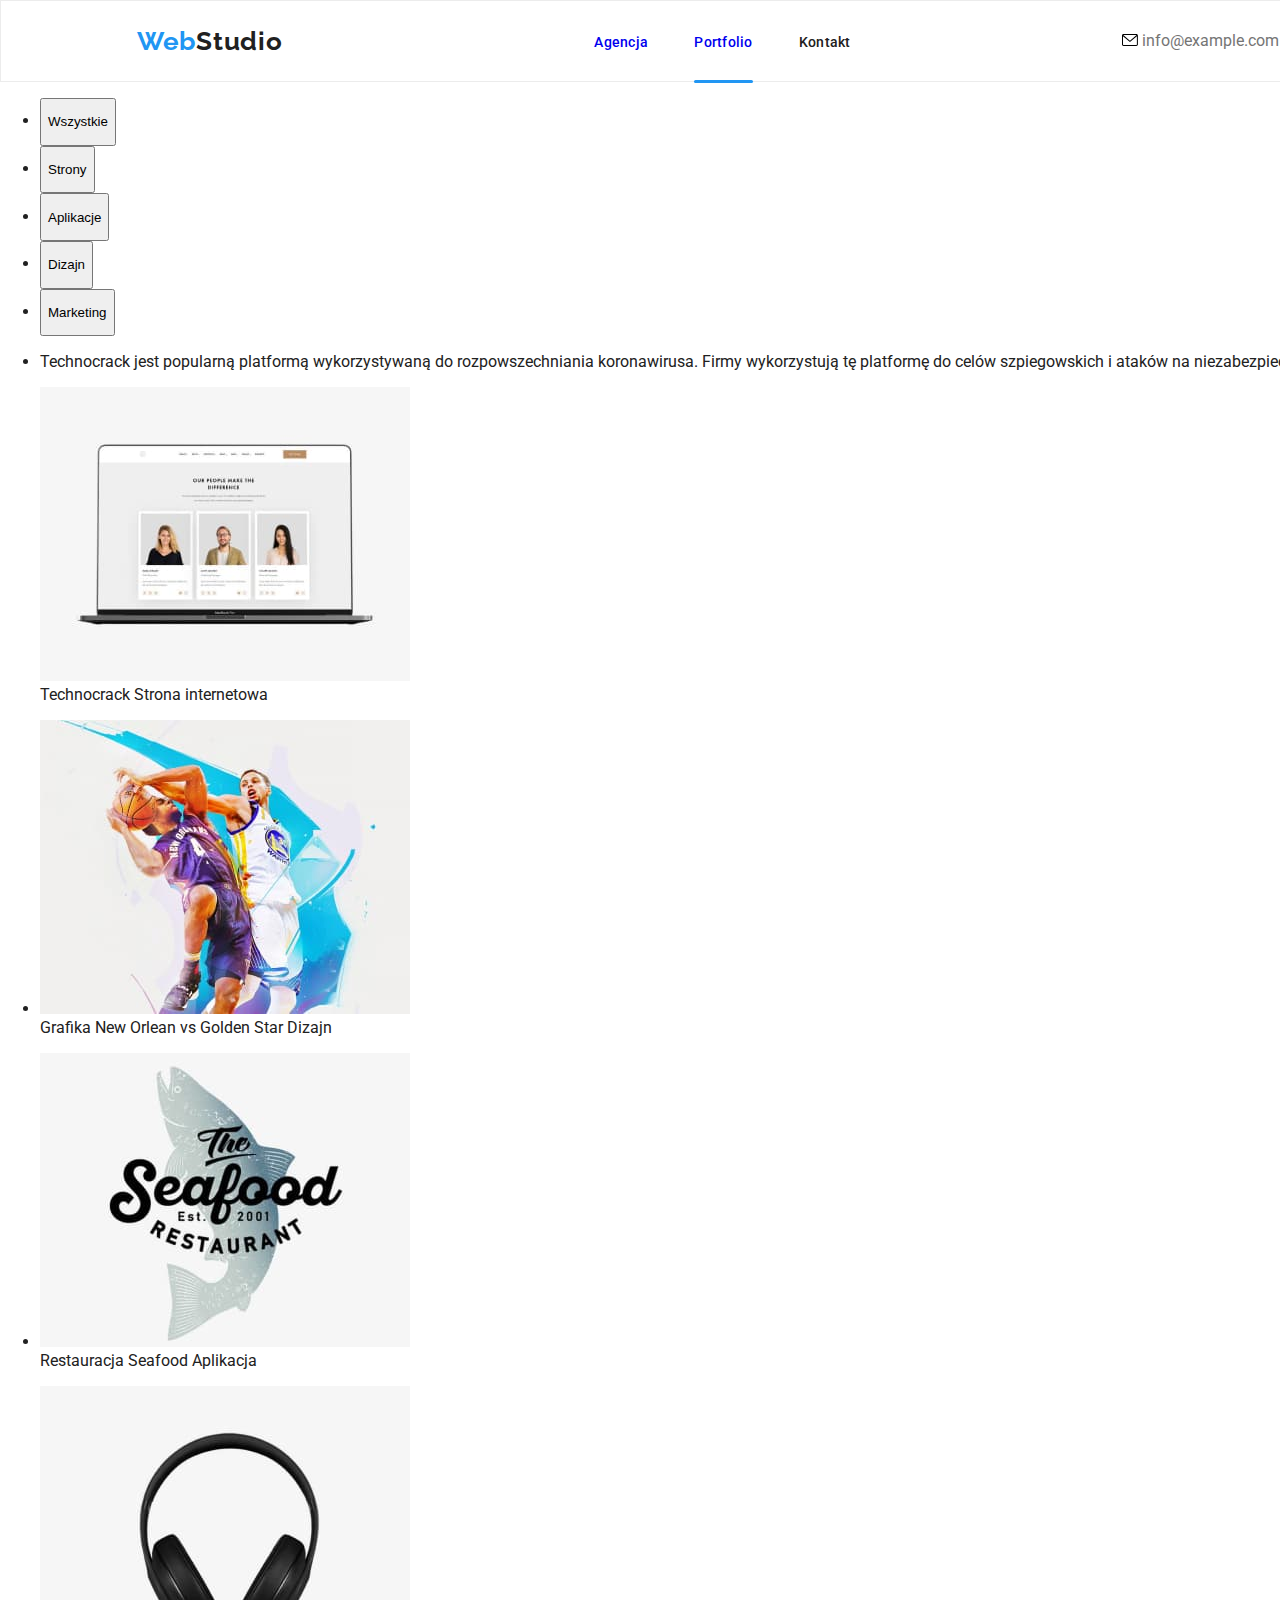
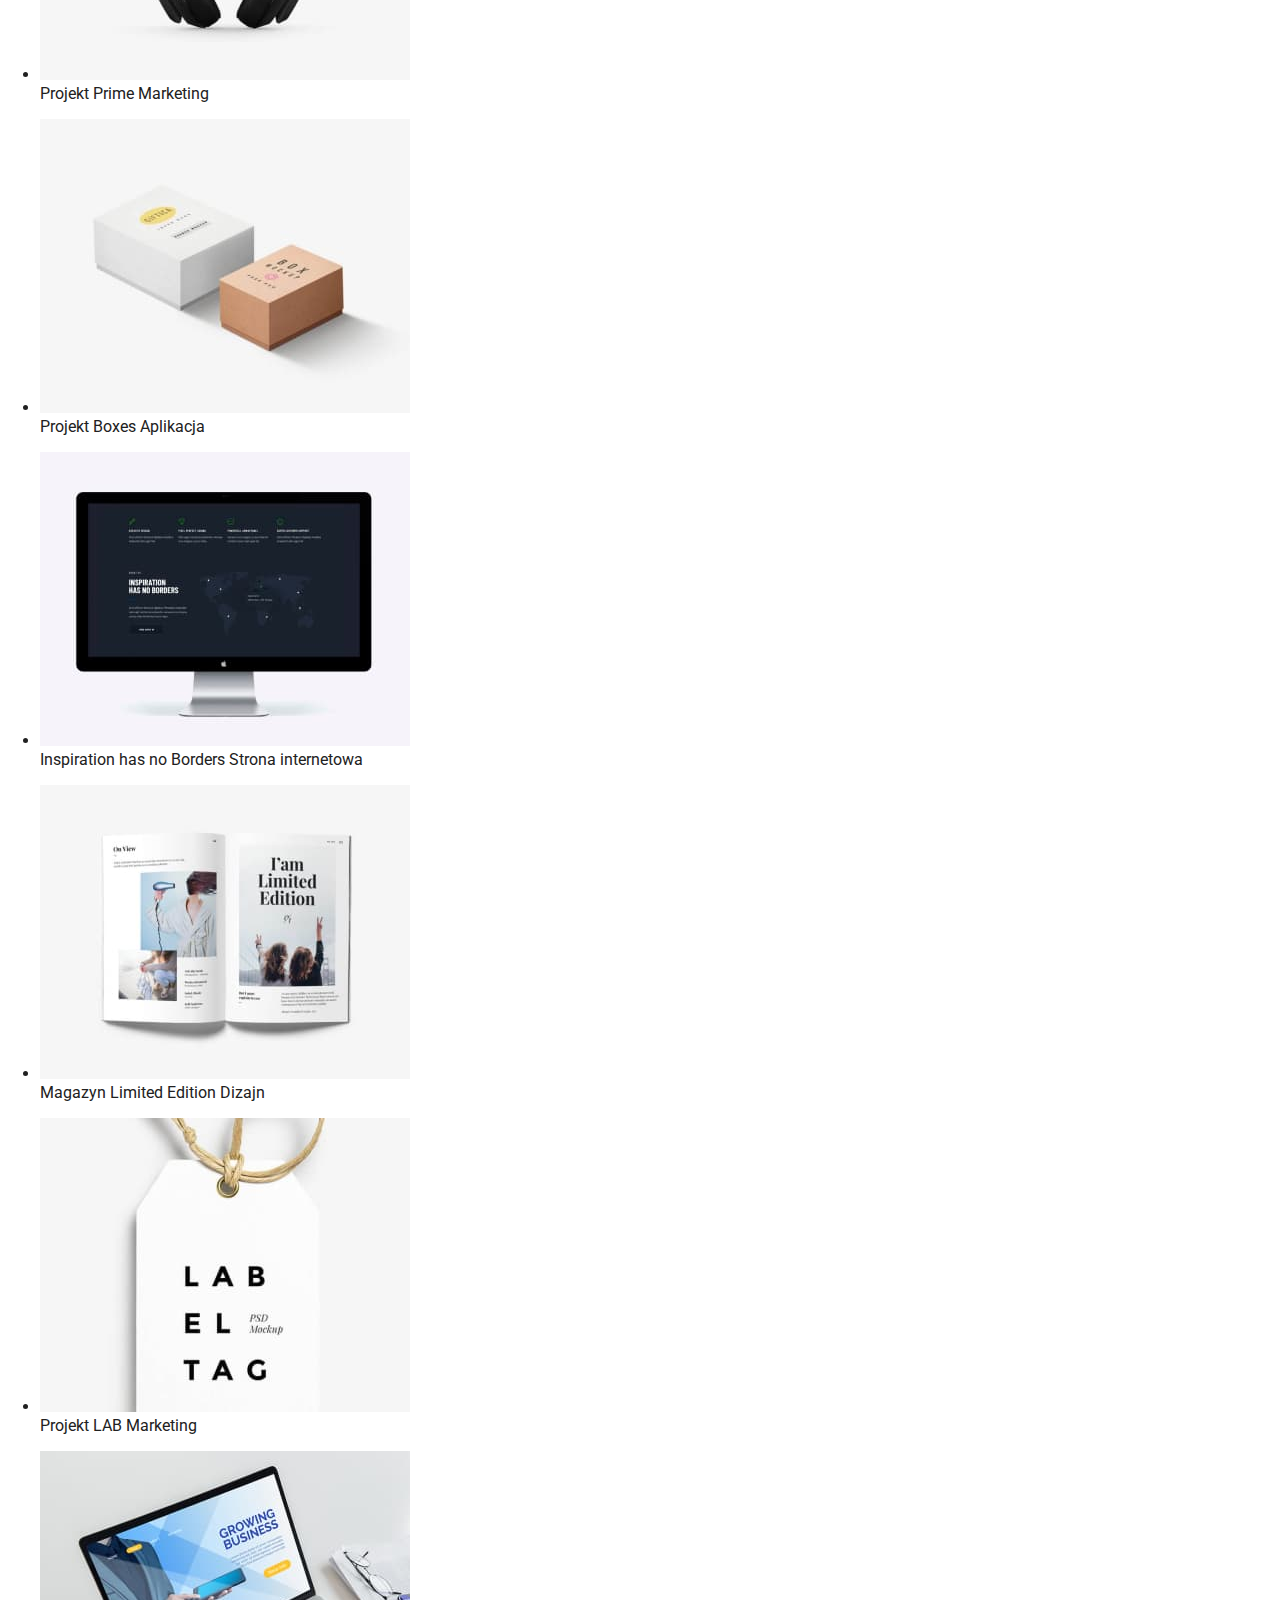
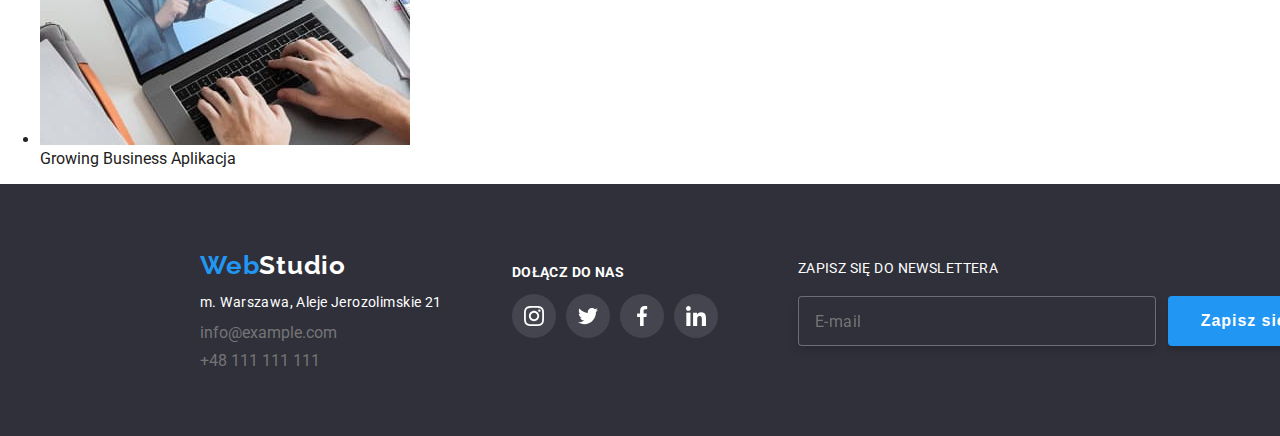
==== portfolio.html @ db10f7ed "Add files drom local memory" ====
<!DOCTYPE html>
<html lang="en">
  <head>
    <meta charset="UTF-8" />
    <meta http-equiv="X-UA-Compatible" content="IE=edge" />
    <meta name="viewport" content="width=device-width, initial-scale=1.0" />
    <title>Studio</title>
    <link rel="preconnect" href="https://fonts.googleapis.com" />
    <link rel="preconnect" href="https://fonts.gstatic.com" crossorigin />
    <link
      href="https://fonts.googleapis.com/css2?family=Raleway:wght@700&family=Roboto:wght@400;500;700;900&display=swap"
      rel="stylesheet"
    />
    <link rel="stylesheet" href="./css/main.min.css" />
    <link
      rel="stylesheet"
      href="node_modules/modern-normalize/modern-normalize.css"
    />
  </head>
  <body>
    <header>
      <!--
  .menu-page
    .menu-logo
        .menu-logo__effect
    .menu-grid
        .menu-grid__item
        .menu-grid__item__active
    .menu-contact'
        .contact
    -->
      <section class="menu-page">
        <a class="menu-logo" href=""><span class="menu-logo__effect">Web</span>Studio</a>
        <ul class="menu-grid">
          <li><a class="menu-grid__item" href="./index.html">Agencja</a></li>
          <li><a class="menu-grid__item menu-grid__item__active" href="./portfolio.html">Portfolio</a></li>
          <li><a class="menu-grid__item" href="">Kontakt</a></li>
        </ul>
        <div class="menu-contact">
          <a class="contact" href="mailto:info@example.com"><svg class="head-icon" width="16" height="12">
            <use href="./images/symbol-defs.svg#icon-envelope
          "></use>
          </svg> info@example.com</a>
         
          <a class="contact" href="tel:+48111111111"><svg class="head-icon" width="10" height="16">
            <use href="./images/symbol-defs.svg#icon-smartphone"></use>
          </svg> +48 111 111 111</a></div
        >
      </section>
    </header>
    <main>
      <!--
  .main-page
      .main-container
          .main-section
              .buttons-grid
                  .buttons-grid__item
              .products-grid
                  .products-grid__item
                  .products-grid__item__overlay
                  .product-box
                     .product-box__title
                      .product-box__description
 -->
 <div class="main-page">
  <div class="main-container">
    <section class="main-section">
      <ul class="buttons-grid">
        <li>
          <button type="button" class="buttons-grid__item">
            <p>Wszystkie</p>
          </button>
        </li>
        <li>
          <button type="button" class="buttons-grid__item">
            <p>Strony</p>
          </button>
        </li>
        <li>
          <button type="button" class="buttons-grid__item">
            <p>Aplikacje</p>
          </button>
        </li>
        <li>
          <button type="button" class="buttons-grid__item">
            <p>Dizajn</p>
          </button>
        </li>
        <li>
          <button type="button" class="buttons-grid__item">
            <p>Marketing</p>
          </button>
        </li>
      </ul>
      <ul class="products-grid">
        <li>
          <div class="products-grid__item">
            <div class="products-grid__item__overlay">
              <p>
                Technocrack jest popularną platformą wykorzystywaną do
                rozpowszechniania koronawirusa. Firmy wykorzystują tę
                platformę do celów szpiegowskich i ataków na
                niezabezpieczone serwery konkurencji
              </p>
            </div>
            <img
              src="./images/technocrack.jpg"
              width="370"
              height="294"
              alt="Gotowa strona internetowa"
            />
          </div>
          <div class="product-box">
            <span class="product-box__title">Technocrack</span>
            <span class="product-box__description">Strona internetowa</span>
          </div>
        </li>
        <li>
          <div class="products-grid__item">
            <div class="products-grid__item__overlay">
              <p>
                
              </p>
            </div>
            <img
              src="./images/neworelansvsgoldenstar.jpg"
              width="370"
              height="294"
              alt="Grafika sportowa, koszykówka"
            />
          </div>
          <div class="product-box">
            <span class="product-box__title">Grafika New Orlean vs Golden Star</span>
            <span class="product-box__description">Dizajn</span>
          </div>
        </li>
        <li>
          <div class="products-grid__item">
            <div class="products-grid__item__overlay">
              <p>
              </p>
            </div>
            <img
              src="./images/seafod.jpg"
              width="370"
              height="294"
              alt="Logo restauracji Seafood"
            />
          </div>
          <div class="product-box">
            <span class="product-box__title">Restauracja Seafood</span>
            <span class="product-box__description">Aplikacja</span>
          </div>
          </li>
          <li>
            <div class="products-grid__item">
              <div class="products-grid__item__overlay">
                <p>
                  
                </p>
              </div>
              <img
                src="./images/pprime.jpg"
                width="370"
                height="294"
                alt="Nauszne słuchawki bezprzewodowe, czarne"
              />
            </div>
            <div class="product-box">
              <span class="product-box__title">Projekt Prime</span>
              <span class="product-box__description">Marketing</span>
            </div>
            </li>
            <li>
              <div class="products-grid__item">
                <div class="products-grid__item__overlay">
                  <p>
                    
                  </p>
                </div>
                <img
                  src="./images/pboxes.jpg"
                  width="370"
                  height="294"
                  alt="Projekty opakowań"
                />
              </div>
              <div class="product-box">
                <span class="product-box__title">Projekt Boxes</span>
                <span class="product-box__description">Aplikacja</span>
              </div>
              </li>
              <li>
                <div class="products-grid__item">
                  <div class="products-grid__item__overlay">
                    <p>
                      
                    </p>
                  </div>
                  <img
                    src="./images/noborders.jpg"
                    width="370"
                    height="294"
                    alt="Strona z projektami"
                  />
                </div>
                <div class="product-box">
                  <span class="product-box__title">Inspiration has no Borders</span>
                  <span class="product-box__description">Strona internetowa</span>
                </div>
                </li>
                <li>
                  <div class="products-grid__item">
                    <div class="products-grid__item__overlay">
                      <p>
                        
                      </p>
                    </div>
                    <img
                      src="./images/magazine.jpg"
                      width="370"
                      height="294"
                      alt="Projekt magazynu o modzie"
                    />
                  </div>
                  <div class="product-box">
                    <span class="product-box__title">Magazyn Limited Edition</span>
                    <span class="product-box__description">Dizajn</span>
                  </div>
                  </li>
                  <li>
                    <div class="products-grid__item">
                      <div class="products-grid__item__overlay">
                        <p>
                          
                        </p>
                      </div>
                      <img
                        src="./images/plab.jpg"
                        width="370"
                        height="294"
                        alt="Projekt zawieszki"
                      />
                    </div>
                    <div class="product-box">
                      <span class="product-box__title">Projekt LAB</span>
                      <span class="product-box__description">Marketing</span>
                    </div>
                    </li>
                    <li>
                      <div class="products-grid__item">
                        <div class="products-grid__item__overlay">
                          <p>
                            
                          </p>
                        </div>
                        <img
                          src="./images/growingbus.jpg"
                          width="370"
                          height="294"
                          alt="Aplikacja do inwestycji"
                        />
                      </div>
                      <div class="product-box">
                        <span class="product-box__title">Growing Business</span>
                        <span class="product-box__description">Aplikacja</span>
                      </div>
                      </li>
        </ul>
</main>
<footer>
  <!-- 
.f-page
     .f-container
         .f-grid 
             .f-grid__logo
                 .f-grid__logo__effect
                 .f-grid__logo__effect__sec
             .f-grid__location
             .f-grid__contact
     .f-section__socials
         .f-socials__header
         .f-socials__box
             .f-socials__box__item
     .f-section__form
         .f-form__header
         .f-form__input
         .f-form__button
  -->
  <div class="f-page">
   <div class="f-container">
   <ul class="f-grid">
     <li><a class="f-grid__logo" href="#"><span class="f-grid__logo__effect">Web</span><span class="f-grid__logo__effect__sec">Studio</span></a></li>
     <li>
       <address class="f-grid__location">
         m. Warszawa, Aleje Jerozolimskie 21
       </address>
     </li>
     <li>
       <a class="f-grid__contact" href="mailto:info@example.com">info@example.com</a>
     </li>
     <li>
       <a class="f-grid__contact" href="tel:+48111111111">+48 111 111 111</a>
     </li>
   </ul>
   <div class="f-section__socials">
   <h3 class="f-socials__header">Dołącz do nas</h3>
   <span class="f-socials__box"> <!--a.social-icon[href="#"]>svg[width="20"][height="20"]>use[href="./images/symbol-defs.svg#icon-"] -->
     <a href="#" class="f-socials__box__item">
       <svg width="20" height="20">
         <use href="./images/symbol-defs.svg#icon-instagram"></use>
       </svg>
     </a>
     <a href="#" class="f-socials__box__item">
       <svg width="20" height="20">
         <use href="./images/symbol-defs.svg#icon-twitter"></use>
       </svg>
     </a>
     <a href="#" class="f-socials__box__item">
       <svg width="20" height="20">
         <use href="./images/symbol-defs.svg#icon-facebook"></use>
       </svg>
     </a>
     <a href="#" class="f-socials__box__item">
       <svg width="20" height="20">
         <use href="./images/symbol-defs.svg#icon-linkedin"></use>
       </svg>
     </a>
   </span></div>
     <form name="newsletter" autocomplete="off">
       <label class="f-form__header" for="user-permission-newsletter">Zapisz się do newslettera</label>
       <div class="f-section__form">
         <input class="f-form__input" type="text" name="newsletter" id="user-permission-newsletter" placeholder="E-mail"/>
         <button class="f-form__button" type="submit">Zapisz się <svg height="24" width="24">
           <use href="./images/symbol-defs.svg#icon-icon-send"></use>
         </svg></button>
       </div>
       </form> 
   </div>    
 </div>
 </footer>
  </body>
</html>
---- css/main.min.css ----
body {
  font-family: "Roboto", sans-serif;
  color: #212121;
  background-color: #fff;
  width: 1600px;
  margin: 0px;
}
/*Styl nagłówka*/
.menu-page {
  border: 1px solid #ececec;
  display: flex;
  justify-content: space-around;
  align-items: center;
  height: 80px;
}
.menu-logo {
  font-family: "Raleway", sans-serif;
  color: #212121;
  font-size: 26px;
  font-weight: 700;
  line-height: 31px;
  letter-spacing: 0.03em;
  text-decoration: none;
}
.menu-logo__effect {
  color: #2196f3;
}

.menu-logo:visited {
  color: inherit;
}
.menu-logo:hover,
.menu-logo:focus {
  color: #2196f3;
}
.menu-grid {
  display: flex;
  justify-content: space-around;
  gap: 46px;
  list-style: none;
}
.menu-grid__item {
  font-size: 14px;
  font-weight: 500;
  line-height: 16px;
  letter-spacing: 0.02em;
  text-decoration: none;
}
.menu-grid__item:visited {
  color: inherit;
}
.menu-grid__item:hover,
.menu-grid__item:focus {
  color: #2196f3;
}
.menu-grid__item__active {
  position: relative;
}
.menu-grid__item__active::after {
  position: absolute;
  width: 100%;
  height: 3px;
  background: #2196f3;
  border-radius: 2px;
  content: "";
  bottom: -33px;
  left: 0px;
}
.menu-contact {
  display: flex;
  gap: 50px;
}
.contact {
  text-decoration: none;
  color: #757575;
}
.contact:hover {
  color: #2196f3;
}
.contact:hover svg {
  fill: #2196f3;
}
/*Styl stopki*/
.f-page {
  background-color: #2f303a;
  width: 1600px;
  height: 252px;
  display: flex;
  justify-content: center;
  align-items: center;
}
.f-container {
  width: 1200px;
  margin: 0px;
  display: flex;
  flex-wrap: wrap;
  gap: 70px;
}
.f-grid {
  margin: 0px;
  padding: 0px;
  display: flex;
  flex-direction: column;
  gap: 9px;
  list-style: none;
}
.f-grid__logo {
  font-family: "Raleway", sans-serif;
  color: #fff;
  font-size: 26px;
  font-weight: 700;
  line-height: 31px;
  letter-spacing: 0.03em;
  text-decoration: none;
}
.f-grid__logo__effect {
  color: #2196f3;
  text-decoration: none;
}
.f-grid__logo:hover {
  color: #2196f3;
}
.f-grid__location {
  font-style: normal;
  font-size: 14px;
  font-weight: 400;
  line-height: 24px;
  letter-spacing: 0.03em;
  text-align: left;
  color: #fff;
}
.f-grid__contact {
  text-decoration: none;
  color: #757575;
}
.f-section__socials {
  padding: 0px auto;
  display: flex;
  flex-direction: column;
}
.f-socials__header {
  color: #fff;
  font-size: 14px;
  line-height: 16px;
  letter-spacing: 0.03em;
  text-transform: uppercase;
}
.f-socials__box {
  display: flex;
  justify-content: center;
  gap: 10px;
}
.f-socials__box__item {
  background: rgba(255, 255, 255, 0.1);
  border-radius: 50%;
  width: 44px;
  height: 44px;
  display: flex;
  justify-content: center;
  align-items: center;
}
.f-socials__box__item svg {
  fill: #fff;
}
.f-socials__box__item:hover,
.f-socials__box__item:active {
  background-color: #2196f3;
  border-radius: 50%;
}
.f-section__form {
  display: flex;
  flex-direction: row;
  justify-content: center;
  align-items: center;
  gap: 12px;
}
.f-form__button {
  padding: 10px 0 10px 0;
  width: 200px;
  color: #fff;
  font-size: 16px;
  font-weight: 700;
  line-height: 30px;
  letter-spacing: 0.06em;
  background: #2196f3;
  box-shadow: 0px 4px 4px rgba(0, 0, 0, 0.15);
  border-radius: 4px;
  border: 0;
  display: flex;
  justify-content: center;
  align-items: center;
  gap: 24px;
  cursor: pointer;
}

.f-form__header {
  padding: 10px 10px 20px 10px;
  color: #fff;
  font-size: 14px;
  line-height: 16px;
  letter-spacing: 0.03em;
  text-transform: uppercase;
  width: 570px;
  display: flex;
  flex-wrap: wrap;
  gap: 12px;
}
.f-form__input {
  box-sizing: border-box;
  border: 1px solid rgba(255, 255, 255, 0.3);
  filter: drop-shadow(0px 4px 4px rgba(0, 0, 0, 0.15));
  border-radius: 4px;
  font-family: "Roboto";
  font-style: normal;
  font-weight: 400;
  font-size: 16px;
  line-height: 20px;
  letter-spacing: 0.03em;
  color: rgba(255, 255, 255, 0.6);
  padding-left: 16px;
  background-color: #2f303a;
  width: 358px;
  height: 50px;
}
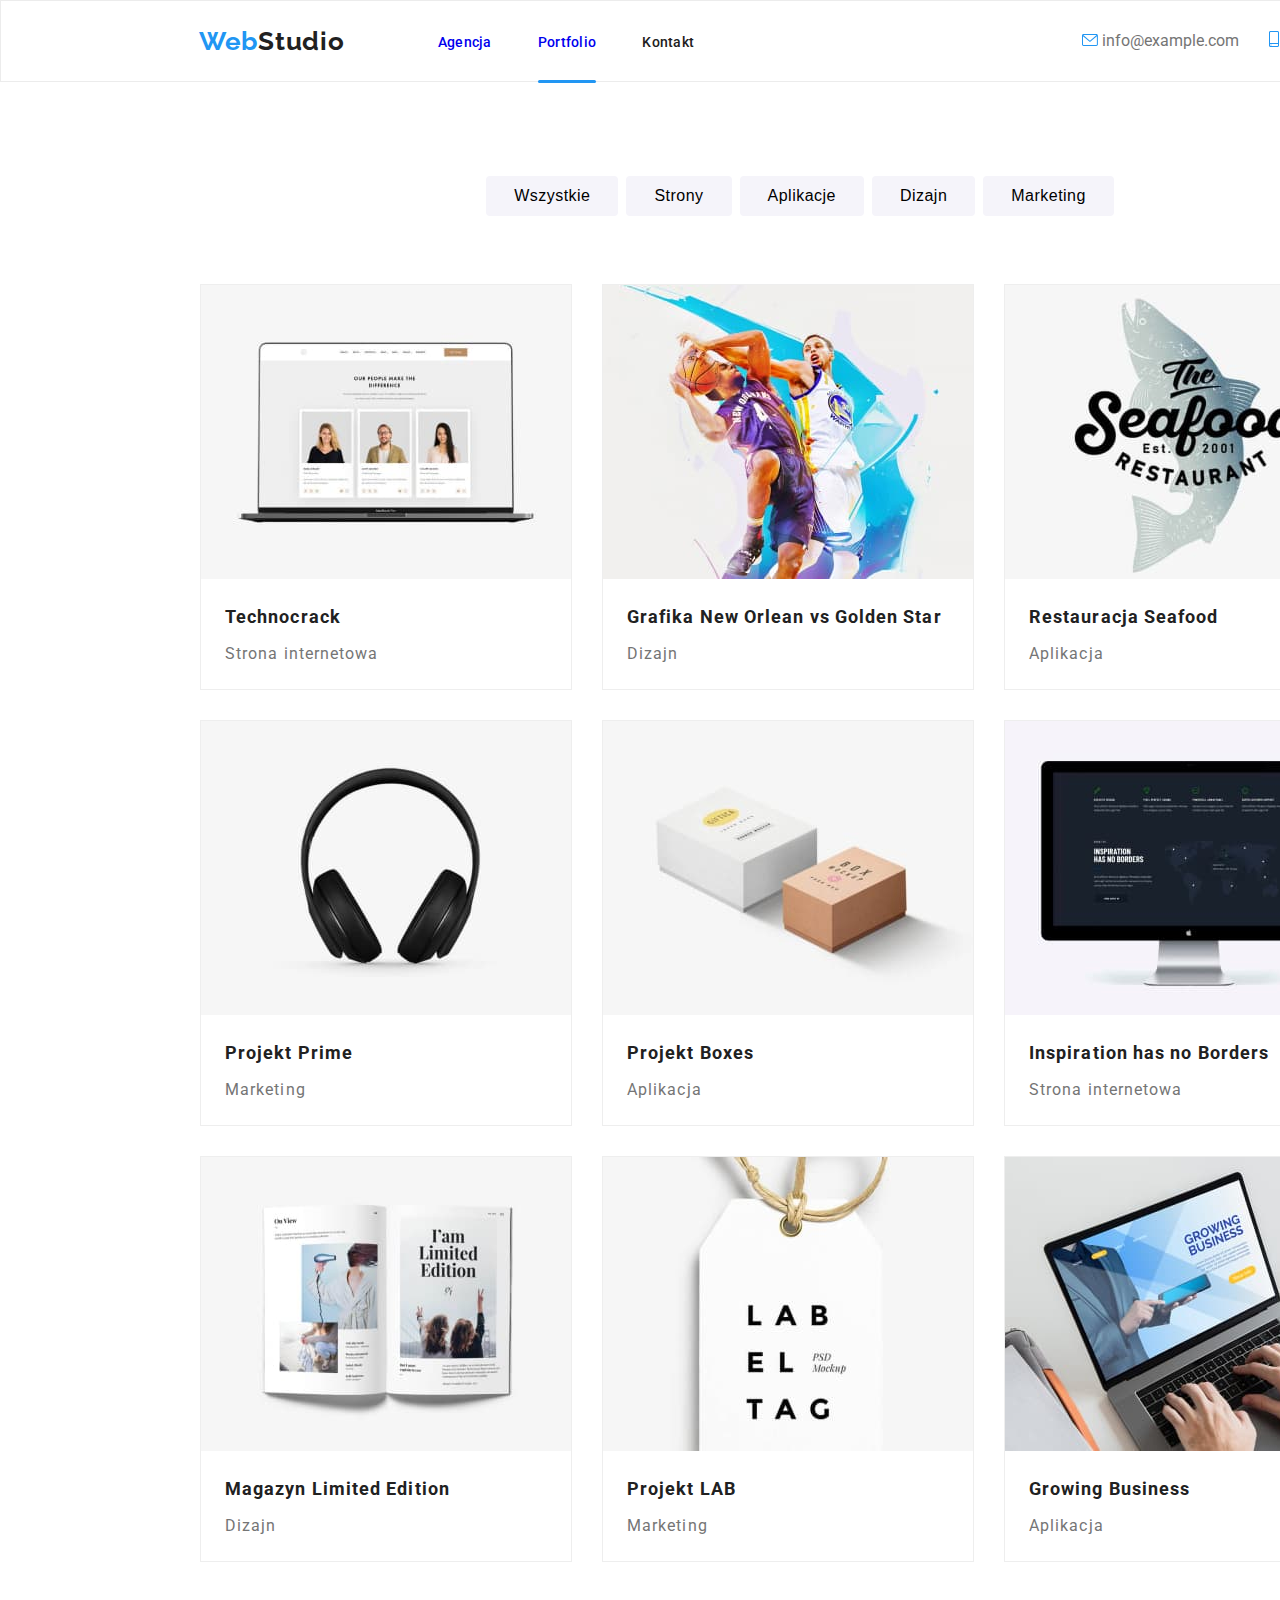
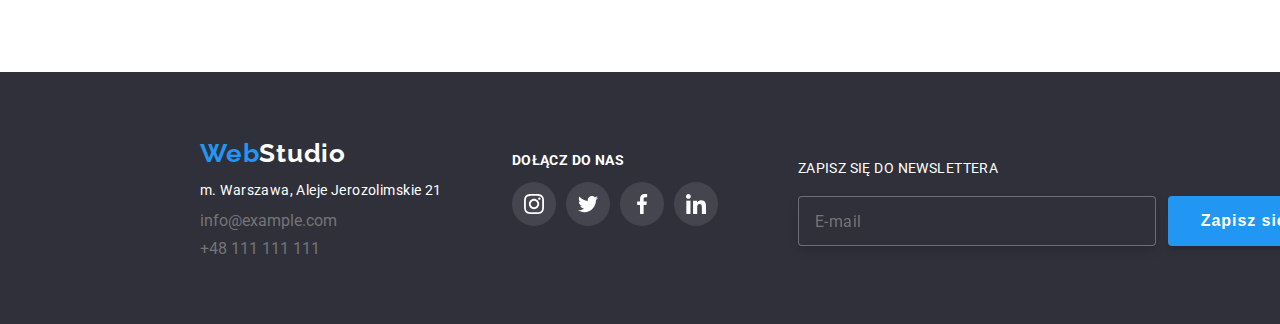
==== commit 9cfbc487: "#final updt" ====
--- a/portfolio.html
+++ b/portfolio.html
@@ -37,12 +37,12 @@
           <li><a class="menu-grid__item" href="">Kontakt</a></li>
         </ul>
         <div class="menu-contact">
-          <a class="contact" href="mailto:info@example.com"><svg class="head-icon" width="16" height="12">
+          <a class="contact" href="mailto:info@example.com"><svg width="16" height="12">
             <use href="./images/symbol-defs.svg#icon-envelope
           "></use>
           </svg> info@example.com</a>
          
-          <a class="contact" href="tel:+48111111111"><svg class="head-icon" width="10" height="16">
+          <a class="contact" href="tel:+48111111111"><svg width="10" height="16">
             <use href="./images/symbol-defs.svg#icon-smartphone"></use>
           </svg> +48 111 111 111</a></div
         >
@@ -57,7 +57,7 @@
                   .buttons-grid__item
               .products-grid
                   .products-grid__item
-                  .products-grid__item__overlay
+                      .products-grid__item__overlay
                   .product-box
                      .product-box__title
                       .product-box__description
@@ -68,27 +68,27 @@
       <ul class="buttons-grid">
         <li>
           <button type="button" class="buttons-grid__item">
-            <p>Wszystkie</p>
-          </button>
-        </li>
-        <li>
-          <button type="button" class="buttons-grid__item">
-            <p>Strony</p>
-          </button>
-        </li>
-        <li>
-          <button type="button" class="buttons-grid__item">
-            <p>Aplikacje</p>
-          </button>
-        </li>
-        <li>
-          <button type="button" class="buttons-grid__item">
-            <p>Dizajn</p>
-          </button>
-        </li>
-        <li>
-          <button type="button" class="buttons-grid__item">
-            <p>Marketing</p>
+            <p class="buttons-grid__name">Wszystkie</p>
+          </button>
+        </li>
+        <li>
+          <button type="button" class="buttons-grid__item">
+            <p class="buttons-grid__name">Strony</p>
+          </button>
+        </li>
+        <li>
+          <button type="button" class="buttons-grid__item">
+            <p class="buttons-grid__name">Aplikacje</p>
+          </button>
+        </li>
+        <li>
+          <button type="button" class="buttons-grid__item">
+            <p class="buttons-grid__name">Dizajn</p>
+          </button>
+        </li>
+        <li>
+          <button type="button" class="buttons-grid__item">
+            <p class="buttons-grid__name">Marketing</p>
           </button>
         </li>
       </ul>
@@ -282,7 +282,7 @@
          .f-socials__header
          .f-socials__box
              .f-socials__box__item
-     .f-section__form
+     .f-wrapper__form
          .f-form__header
          .f-form__input
          .f-form__button
@@ -329,7 +329,7 @@
    </span></div>
      <form name="newsletter" autocomplete="off">
        <label class="f-form__header" for="user-permission-newsletter">Zapisz się do newslettera</label>
-       <div class="f-section__form">
+       <div class="f-wrapper__form">
          <input class="f-form__input" type="text" name="newsletter" id="user-permission-newsletter" placeholder="E-mail"/>
          <button class="f-form__button" type="submit">Zapisz się <svg height="24" width="24">
            <use href="./images/symbol-defs.svg#icon-icon-send"></use>
--- a/css/main.min.css
+++ b/css/main.min.css
@@ -1,224 +1 @@
-body {
-  font-family: "Roboto", sans-serif;
-  color: #212121;
-  background-color: #fff;
-  width: 1600px;
-  margin: 0px;
-}
-/*Styl nagłówka*/
-.menu-page {
-  border: 1px solid #ececec;
-  display: flex;
-  justify-content: space-around;
-  align-items: center;
-  height: 80px;
-}
-.menu-logo {
-  font-family: "Raleway", sans-serif;
-  color: #212121;
-  font-size: 26px;
-  font-weight: 700;
-  line-height: 31px;
-  letter-spacing: 0.03em;
-  text-decoration: none;
-}
-.menu-logo__effect {
-  color: #2196f3;
-}
-
-.menu-logo:visited {
-  color: inherit;
-}
-.menu-logo:hover,
-.menu-logo:focus {
-  color: #2196f3;
-}
-.menu-grid {
-  display: flex;
-  justify-content: space-around;
-  gap: 46px;
-  list-style: none;
-}
-.menu-grid__item {
-  font-size: 14px;
-  font-weight: 500;
-  line-height: 16px;
-  letter-spacing: 0.02em;
-  text-decoration: none;
-}
-.menu-grid__item:visited {
-  color: inherit;
-}
-.menu-grid__item:hover,
-.menu-grid__item:focus {
-  color: #2196f3;
-}
-.menu-grid__item__active {
-  position: relative;
-}
-.menu-grid__item__active::after {
-  position: absolute;
-  width: 100%;
-  height: 3px;
-  background: #2196f3;
-  border-radius: 2px;
-  content: "";
-  bottom: -33px;
-  left: 0px;
-}
-.menu-contact {
-  display: flex;
-  gap: 50px;
-}
-.contact {
-  text-decoration: none;
-  color: #757575;
-}
-.contact:hover {
-  color: #2196f3;
-}
-.contact:hover svg {
-  fill: #2196f3;
-}
-/*Styl stopki*/
-.f-page {
-  background-color: #2f303a;
-  width: 1600px;
-  height: 252px;
-  display: flex;
-  justify-content: center;
-  align-items: center;
-}
-.f-container {
-  width: 1200px;
-  margin: 0px;
-  display: flex;
-  flex-wrap: wrap;
-  gap: 70px;
-}
-.f-grid {
-  margin: 0px;
-  padding: 0px;
-  display: flex;
-  flex-direction: column;
-  gap: 9px;
-  list-style: none;
-}
-.f-grid__logo {
-  font-family: "Raleway", sans-serif;
-  color: #fff;
-  font-size: 26px;
-  font-weight: 700;
-  line-height: 31px;
-  letter-spacing: 0.03em;
-  text-decoration: none;
-}
-.f-grid__logo__effect {
-  color: #2196f3;
-  text-decoration: none;
-}
-.f-grid__logo:hover {
-  color: #2196f3;
-}
-.f-grid__location {
-  font-style: normal;
-  font-size: 14px;
-  font-weight: 400;
-  line-height: 24px;
-  letter-spacing: 0.03em;
-  text-align: left;
-  color: #fff;
-}
-.f-grid__contact {
-  text-decoration: none;
-  color: #757575;
-}
-.f-section__socials {
-  padding: 0px auto;
-  display: flex;
-  flex-direction: column;
-}
-.f-socials__header {
-  color: #fff;
-  font-size: 14px;
-  line-height: 16px;
-  letter-spacing: 0.03em;
-  text-transform: uppercase;
-}
-.f-socials__box {
-  display: flex;
-  justify-content: center;
-  gap: 10px;
-}
-.f-socials__box__item {
-  background: rgba(255, 255, 255, 0.1);
-  border-radius: 50%;
-  width: 44px;
-  height: 44px;
-  display: flex;
-  justify-content: center;
-  align-items: center;
-}
-.f-socials__box__item svg {
-  fill: #fff;
-}
-.f-socials__box__item:hover,
-.f-socials__box__item:active {
-  background-color: #2196f3;
-  border-radius: 50%;
-}
-.f-section__form {
-  display: flex;
-  flex-direction: row;
-  justify-content: center;
-  align-items: center;
-  gap: 12px;
-}
-.f-form__button {
-  padding: 10px 0 10px 0;
-  width: 200px;
-  color: #fff;
-  font-size: 16px;
-  font-weight: 700;
-  line-height: 30px;
-  letter-spacing: 0.06em;
-  background: #2196f3;
-  box-shadow: 0px 4px 4px rgba(0, 0, 0, 0.15);
-  border-radius: 4px;
-  border: 0;
-  display: flex;
-  justify-content: center;
-  align-items: center;
-  gap: 24px;
-  cursor: pointer;
-}
-
-.f-form__header {
-  padding: 10px 10px 20px 10px;
-  color: #fff;
-  font-size: 14px;
-  line-height: 16px;
-  letter-spacing: 0.03em;
-  text-transform: uppercase;
-  width: 570px;
-  display: flex;
-  flex-wrap: wrap;
-  gap: 12px;
-}
-.f-form__input {
-  box-sizing: border-box;
-  border: 1px solid rgba(255, 255, 255, 0.3);
-  filter: drop-shadow(0px 4px 4px rgba(0, 0, 0, 0.15));
-  border-radius: 4px;
-  font-family: "Roboto";
-  font-style: normal;
-  font-weight: 400;
-  font-size: 16px;
-  line-height: 20px;
-  letter-spacing: 0.03em;
-  color: rgba(255, 255, 255, 0.6);
-  padding-left: 16px;
-  background-color: #2f303a;
-  width: 358px;
-  height: 50px;
-}
+.menu-page{width:1600px;border:1px solid #ececec;display:-webkit-box;display:-ms-flexbox;display:flex;-webkit-box-pack:center;-ms-flex-pack:center;justify-content:center;-webkit-box-align:center;-ms-flex-align:center;align-items:center;height:80px;gap:93px}.menu-page .menu-logo{font-family:"Raleway",sans-serif;color:#212121;font-size:26px;font-weight:700;line-height:31px;letter-spacing:.03em;text-decoration:none}.menu-page .menu-logo:inherit{color:inherit}.menu-page .menu-logo:hover,.menu-page .menu-logo:focus{color:#2196f3}.menu-page .menu-logo__effect{color:#2196f3}.menu-page .menu-grid{display:-webkit-box;display:-ms-flexbox;display:flex;-ms-flex-pack:distribute;justify-content:space-around;gap:46px;list-style:none;padding-left:0}.menu-page .menu-grid__item{font-size:14px;font-weight:500;line-height:16px;letter-spacing:.02em;text-decoration:none}.menu-page .menu-grid__item:visited{color:inherit}.menu-page .menu-grid__item:hover,.menu-page .menu-grid__item:focus{color:#2196f3}.menu-page .menu-grid__item__active{position:relative}.menu-page .menu-grid__item__active::after{position:absolute;width:100%;height:3px;background:#2196f3;border-radius:2px;content:"";bottom:-33px;left:0px}.menu-page .menu-contact{display:-webkit-box;display:-ms-flexbox;display:flex;gap:30px;padding-left:295px}.menu-page .menu-contact .contact{text-decoration:none;color:#757575}.menu-page .menu-contact .contact:hover{color:#2196f3}.menu-page .menu-contact .contact svg{fill:#2196f3}.banner{text-align:center;color:#fff;background-image:radial-gradient(circle at center, rgba(47, 48, 58, 0.4) 50%, rgba(47, 48, 58, 0.4) 100%),url("../images/bckgrnd.jpg");background-size:cover;background-position:center;padding:200px;display:-webkit-box;display:-ms-flexbox;display:flex;-webkit-box-pack:center;-ms-flex-pack:center;justify-content:center;-webkit-box-align:center;-ms-flex-align:center;align-items:center;-webkit-box-orient:vertical;-webkit-box-direction:normal;-ms-flex-direction:column;flex-direction:column;gap:30px}.banner-header{margin:0px;width:696px;font-family:"Roboto",sans-serif;font-weight:900;font-size:44px;line-height:60px}.banner-button{width:200px;background-color:#2196f3;color:#fff;font-size:16px;-webkit-box-shadow:0px 4px 4px rgba(0,0,0,.15);box-shadow:0px 4px 4px rgba(0,0,0,.15);border:none;border-radius:4px;padding:0px;cursor:pointer}.banner{text-align:center;color:#fff;background-image:radial-gradient(circle at center, rgba(47, 48, 58, 0.4) 50%, rgba(47, 48, 58, 0.4) 100%),url("../images/bckgrnd.jpg");background-size:cover;background-position:center;padding:200px;display:-webkit-box;display:-ms-flexbox;display:flex;-webkit-box-pack:center;-ms-flex-pack:center;justify-content:center;-webkit-box-align:center;-ms-flex-align:center;align-items:center;-webkit-box-orient:vertical;-webkit-box-direction:normal;-ms-flex-direction:column;flex-direction:column;gap:30px}.banner-header{margin:0px;width:696px;font-family:"Roboto",sans-serif;font-weight:900;font-size:44px;line-height:60px}.banner-button{width:200px;background-color:#2196f3;color:#fff;font-size:16px;-webkit-box-shadow:0px 4px 4px rgba(0,0,0,.15);box-shadow:0px 4px 4px rgba(0,0,0,.15);border:none;border-radius:4px;padding:0px;cursor:pointer}.main-section__header{font-size:36px;font-weight:700;line-height:42px;letter-spacing:.03em;text-align:center;margin-bottom:50px}.main-grid{width:1200px;padding-top:92px;padding-left:0;margin:0px;font-size:14px;font-weight:700;line-height:16px;letter-spacing:.03em;list-style:none;display:-webkit-box;display:-ms-flexbox;display:flex;-ms-flex-wrap:nowrap;flex-wrap:nowrap;-webkit-box-pack:left;-ms-flex-pack:left;justify-content:left;gap:30px}.main-grid__frame{width:270px;height:120px;background:#f5f4fa;border-radius:4px;display:-webkit-box;display:-ms-flexbox;display:flex;-webkit-box-orient:vertical;-webkit-box-direction:normal;-ms-flex-direction:column;flex-direction:column;-webkit-box-pack:center;-ms-flex-pack:center;justify-content:center;-webkit-box-align:center;-ms-flex-align:center;align-items:center}.main-grid__icon{height:70px;width:70px}.main-grid__description{font-weight:400;color:#757575;line-height:24px}.main-section__fix{padding:0 0 94px 0}.main-section__fix__header{font-size:36px;font-weight:700;line-height:42px;letter-spacing:.03em;text-align:center;margin-bottom:50px}.engagement-grid{display:-webkit-box;display:-ms-flexbox;display:flex;-webkit-box-pack:justify;-ms-flex-pack:justify;justify-content:space-between;gap:30px;margin:0px;padding:0px;list-style:none}.engagement-grid__wall p{background:rgba(47,48,58,.8);color:#fff;font-size:14px;font-weight:700;line-height:16px;letter-spacing:.03em;text-align:center;height:70px;display:-webkit-box;display:-ms-flexbox;display:flex;-webkit-box-pack:center;-ms-flex-pack:center;justify-content:center;-webkit-box-align:center;-ms-flex-align:center;align-items:center;position:relative;bottom:88px}.main-section__crew{background:#f5f4fa;display:-webkit-box;display:-ms-flexbox;display:flex;-webkit-box-orient:vertical;-webkit-box-direction:normal;-ms-flex-direction:column;flex-direction:column;-webkit-box-pack:center;-ms-flex-pack:center;justify-content:center;-webkit-box-align:center;-ms-flex-align:center;align-items:center;padding:0 92px 92px 0}.crew-grid{list-style:none;display:-webkit-box;display:-ms-flexbox;display:flex;-webkit-box-orient:horizontal;-webkit-box-direction:normal;-ms-flex-direction:row;flex-direction:row;gap:30px;margin:0;padding-left:62px}.crew-grid__frame{background:#fff;-webkit-box-shadow:0px 1px 3px rgba(0,0,0,.12),0px 1px 1px rgba(0,0,0,.14),0px 2px 1px rgba(0,0,0,.2);box-shadow:0px 1px 3px rgba(0,0,0,.12),0px 1px 1px rgba(0,0,0,.14),0px 2px 1px rgba(0,0,0,.2);border-radius:0px 0px 4px 4px;width:270px;text-align:center}.crew-grid__frame__wrapper{padding-bottom:30px;display:-webkit-box;display:-ms-flexbox;display:flex;-webkit-box-pack:center;-ms-flex-pack:center;justify-content:center}.crew-grid__frame__occupation{font-weight:400;font-size:16px;line-height:19px;text-align:center;letter-spacing:.03em;color:#757575}.crew-grid__SM{display:-webkit-box;display:-ms-flexbox;display:flex;-webkit-box-pack:center;-ms-flex-pack:center;justify-content:center;-webkit-box-align:center;-ms-flex-align:center;align-items:center;height:44px;width:44px}.crew-grid__SM svg{fill:#afb1b8}.crew-grid__SM:hover,.crew-grid__SM:active{background-color:#2196f3;border-radius:50%}.crew-grid__SM:hover svg,.crew-grid__SM:active svg{fill:#fff}.clients-grid{padding:0 92px 92px 62px;display:-webkit-box;display:-ms-flexbox;display:flex;-webkit-box-pack:center;-ms-flex-pack:center;justify-content:center;-webkit-box-align:center;-ms-flex-align:center;align-items:center;gap:30px}.clients-grid__logo{padding:16px 32px 16px 32px;display:-webkit-box;display:-ms-flexbox;display:flex;-ms-flex-pack:distribute;justify-content:space-around;border:1px solid #afb1b8;border-radius:4px}.clients-grid svg{width:106px;height:60px;fill:#afb1b8}.clients-grid__logo:hover svg,.clients-grid__logo:active svg,.clients-grid__logo:focus-within svg{fill:#2196f3}.clients-grid__logo:hover,.clients-grid__logo:active,.clients-grid__logo:focus-within{border-color:#2196f3}.buttons-grid{padding:94px 0 50px 0;margin:0;display:-webkit-box;display:-ms-flexbox;display:flex;-webkit-box-pack:center;-ms-flex-pack:center;justify-content:center;gap:8px;list-style:none}.buttons-grid__item{font-size:16px;font-weight:500;line-height:26px;letter-spacing:.03em;border-radius:4px;background-color:#f5f4fa;border:none;text-align:center}.buttons-grid__item:hover,.buttons-grid__item:focus{color:#fff;background-color:#2196f3;cursor:pointer;-webkit-box-shadow:0px 1px 1px rgba(0,0,0,.12),0px 4px 4px rgba(0,0,0,.06),1px 4px 6px rgba(0,0,0,.16);box-shadow:0px 1px 1px rgba(0,0,0,.12),0px 4px 4px rgba(0,0,0,.06),1px 4px 6px rgba(0,0,0,.16)}.buttons-grid__name{margin:6px 22px 6px 22px;padding:0px}.products-grid{padding:0 0 92px 0;font-size:18px;font-weight:700;line-height:36px;letter-spacing:.06em;list-style:none;display:-webkit-box;display:-ms-flexbox;display:flex;-ms-flex-wrap:wrap;flex-wrap:wrap;-webkit-box-orient:horizontal;-webkit-box-direction:normal;-ms-flex-direction:row;flex-direction:row;gap:30px;position:relative}.products-grid li{background-color:#fff;border:1px solid #eee}.products-grid li:hover{-webkit-box-shadow:0px 1px 1px rgba(0,0,0,.12),0px 4px 4px rgba(0,0,0,.06),1px 4px 6px rgba(0,0,0,.16);box-shadow:0px 1px 1px rgba(0,0,0,.12),0px 4px 4px rgba(0,0,0,.06),1px 4px 6px rgba(0,0,0,.16);cursor:pointer}.products-grid__item{position:relative;overflow:hidden;height:294px}.products-grid__item__overlay{margin:0 auto;width:100%;height:294px;background:rgba(33,150,243,.9);-webkit-transform:translateY(100%);transform:translateY(100%);-webkit-transition:-webkit-transform .25s cubic-bezier(0.4, 0, 0.2, 1);transition:-webkit-transform .25s cubic-bezier(0.4, 0, 0.2, 1);transition:transform .25s cubic-bezier(0.4, 0, 0.2, 1);transition:transform .25s cubic-bezier(0.4, 0, 0.2, 1), -webkit-transform .25s cubic-bezier(0.4, 0, 0.2, 1);position:absolute;overflow:hidden}.products-grid__item__overlay p{color:#fff;font-size:18px;font-weight:400;line-height:28px;letter-spacing:.03em;text-align:left;padding:24px}.products-grid__item:hover .products-grid__item__overlay{-webkit-transform:translateY(0%);transform:translateY(0%)}.products-grid .product-box{padding:20px 24px 20px 24px;display:-webkit-box;display:-ms-flexbox;display:flex;-webkit-box-orient:vertical;-webkit-box-direction:normal;-ms-flex-direction:column;flex-direction:column;gap:4px}.products-grid .product-box__title{margin:0;font-size:18px}.products-grid .product-box__description{margin:0;font-weight:400;text-align:left;color:#757575;font-size:16px;line-height:30px}.backdrop{position:fixed;z-index:2;width:100%;height:100%;top:0;background-color:rgba(0,0,0,.2);display:-webkit-box;display:-ms-flexbox;display:flex;-webkit-box-pack:center;-ms-flex-pack:center;justify-content:center;-webkit-box-align:center;-ms-flex-align:center;align-items:center;visibility:visible;scale:1;opacity:1;-webkit-transition:scale,opacity .25s cubic-bezier(0.4, 0, 0.2, 1),-webkit-transform;transition:scale,opacity .25s cubic-bezier(0.4, 0, 0.2, 1),-webkit-transform;transition:transform,scale,opacity .25s cubic-bezier(0.4, 0, 0.2, 1);transition:transform,scale,opacity .25s cubic-bezier(0.4, 0, 0.2, 1),-webkit-transform}.modal{position:absolute;z-index:1;width:528px;height:581px;top:50%;left:50%;-webkit-transform:translate(-50%, -50%);transform:translate(-50%, -50%);background-color:#fff;border-radius:4px;-webkit-box-shadow:0px 1px 3px rgba(0,0,0,.12),0px 1px 1px rgba(0,0,0,.14),0px 2px 1px rgba(0,0,0,.2);box-shadow:0px 1px 3px rgba(0,0,0,.12),0px 1px 1px rgba(0,0,0,.14),0px 2px 1px rgba(0,0,0,.2);display:-webkit-box;display:-ms-flexbox;display:flex;-webkit-box-pack:center;-ms-flex-pack:center;justify-content:center;-webkit-animation:modal-open 3s forwards;animation:modal-open 3s forwards}@-webkit-keyframes modal-open{0%{opacity:0}100%{opacity:1}}@keyframes modal-open{0%{opacity:0}100%{opacity:1}}.close-btn{position:absolute;top:8px;right:8px;width:30px;height:30px;background-color:#fff;border:1px solid rgba(0,0,0,.1);border-radius:50%;cursor:pointer}.is-hidden{opacity:0;visibility:hidden;pointer-events:none;scale:1;opacity:0;-webkit-transform:50%,50%;transform:50%,50%;-webkit-transition:scale,opacity .25s cubic-bezier(0.4, 0, 0.2, 1),-webkit-transform;transition:scale,opacity .25s cubic-bezier(0.4, 0, 0.2, 1),-webkit-transform;transition:transform,scale,opacity .25s cubic-bezier(0.4, 0, 0.2, 1);transition:transform,scale,opacity .25s cubic-bezier(0.4, 0, 0.2, 1),-webkit-transform}form{text-align:center;display:-webkit-box;display:-ms-flexbox;display:flex;-webkit-box-orient:vertical;-webkit-box-direction:normal;-ms-flex-direction:column;flex-direction:column;-webkit-box-pack:center;-ms-flex-pack:center;justify-content:center;-webkit-box-align:center;-ms-flex-align:center;align-items:center;outline:rgba(33,33,33,.2)}.h-form{padding:40px 40px 12px 40px;font-family:"Roboto";font-style:normal;width:80%;font-size:20px;font-weight:700;line-height:23px;letter-spacing:.03em;text-align:center}.form-box{display:-webkit-box;display:-ms-flexbox;display:flex;-webkit-box-orient:vertical;-webkit-box-direction:normal;-ms-flex-direction:column;flex-direction:column;gap:10px}.form-box-input{padding:0 0 0 42px;width:406px;height:40px;border:1px solid rgba(33,33,33,.2);border-radius:4px;outline:none}.form-icon1,.form-icon2,.form-icon3{position:absolute}.form-box-input:focus+svg{fill:#2196f3}.form-icon1{top:90px;left:10%}.form-icon2{left:10%;top:168px}.form-icon3{left:10%;top:242px}.form-box textarea{padding:0 0 0 15px;width:433px;height:120px;border:1px solid rgba(33,33,33,.2);border-radius:4px;outline:none}.form-box-input:focus,.form-box textarea:focus{border-color:#2196f3}.permission-input{-webkit-appearance:none;-moz-appearance:none;appearance:none;width:16px;height:15px;margin-bottom:30px}.form-box label{font-family:Roboto;font-size:12px;font-weight:400;line-height:14px;letter-spacing:.01em;text-align:left;color:#757575}.f-order-btn{padding:0px;margin-top:30px;margin-bottom:40px;color:#fff;width:200px;height:50px;background:#2196f3;border:0;-webkit-box-shadow:0px 4px 4px rgba(0,0,0,.15);box-shadow:0px 4px 4px rgba(0,0,0,.15);border-radius:4px;font-weight:700;font-size:16px;line-height:30px;cursor:pointer}.permission-label{position:relative;cursor:pointer}.permission-label::before{display:block;position:absolute;content:"";background-image:url("data:image/svg+xml;charset=utf8,%3Csvg width='16' height='15' viewBox='0 0 16 15' fill='none' xmlns='http://www.w3.org/2000/svg'%3E%3Cpath d='M14.2222 1.66667V13.3333H1.77778V1.66667H14.2222ZM14.2222 0H1.77778C0.8 0 0 0.75 0 1.66667V13.3333C0 14.25 0.8 15 1.77778 15H14.2222C15.2 15 16 14.25 16 13.3333V1.66667C16 0.75 15.2 0 14.2222 0Z' fill='%23212121'/%3E%3C/svg%3E");bottom:5%;left:-7%;width:16px;height:15px}.permission-input:checked+.permission-label::before{background-color:#2196f3;background-image:url("data:image/svg+xml;charset=utf8,%3Csvg width='13' height='10' viewBox='0 0 13 10' fill='none' xmlns='http://www.w3.org/2000/svg'%3E%3Cpath d='M1.95703 4.75166L1.88825 4.68604L1.81923 4.75141L0.93123 5.59258L0.854858 5.66492L0.930974 5.73753L4.42671 9.07236L4.49574 9.1382L4.56476 9.07236L12.069 1.91352L12.1449 1.84116L12.069 1.76881L11.1873 0.927644L11.1183 0.861826L11.0493 0.927611L4.49577 7.17353L1.95703 4.75166Z' fill='white' stroke='white' stroke-width='0.2'/%3E%3C/svg%3E");background-repeat:no-repeat;background-position:50% 50%;border-radius:2px}.txt-fix{font-size:14px;letter-spacing:.03em}.form-n-fix{display:-webkit-box;display:-ms-flexbox;display:flex;gap:12px}.fix-header{padding:10px 10px 20px 10px}.form-footer-box button{padding:10px 0 10px 0;width:200px;color:#fff;font-family:Roboto;font-size:16px;font-weight:700;line-height:30px;letter-spacing:.06em;background:#2196f3;-webkit-box-shadow:0px 4px 4px rgba(0,0,0,.15);box-shadow:0px 4px 4px rgba(0,0,0,.15);border-radius:4px;border:0;display:-webkit-box;display:-ms-flexbox;display:flex;-webkit-box-pack:center;-ms-flex-pack:center;justify-content:center;-webkit-box-align:center;-ms-flex-align:center;align-items:center;gap:24px}.form-footer-box input[type=text]{-webkit-box-sizing:border-box;box-sizing:border-box;background-color:#2f303a;width:358px;height:50px;border:1px solid rgba(255,255,255,.3);-webkit-filter:drop-shadow(0px 4px 4px rgba(0, 0, 0, 0.15));filter:drop-shadow(0px 4px 4px rgba(0, 0, 0, 0.15));border-radius:4px;font-family:"Roboto";font-style:normal;font-weight:400;font-size:16px;line-height:20px;letter-spacing:.03em;color:rgba(255,255,255,.6);padding-left:16px}form[name=newsletter] label{width:570px;display:-webkit-box;display:-ms-flexbox;display:flex;-ms-flex-wrap:wrap;flex-wrap:wrap;gap:12px}body{font-family:"Roboto",sans-serif;color:#212121;background-color:#fff;width:1600px;margin:0px}.main-page{width:1600px;display:-webkit-box;display:-ms-flexbox;display:flex;-webkit-box-pack:center;-ms-flex-pack:center;justify-content:center;-webkit-box-align:center;-ms-flex-align:center;align-items:center;background-color:#fff}.main-page .main-container{width:1200px;margin:0px;display:-webkit-box;display:-ms-flexbox;display:flex;-ms-flex-wrap:wrap;flex-wrap:wrap;gap:70px}.f-page{background-color:#2f303a;width:1600px;height:252px;display:-webkit-box;display:-ms-flexbox;display:flex;-webkit-box-pack:center;-ms-flex-pack:center;justify-content:center;-webkit-box-align:center;-ms-flex-align:center;align-items:center}.f-container{width:1200px;margin:0px;display:-webkit-box;display:-ms-flexbox;display:flex;-ms-flex-wrap:wrap;flex-wrap:wrap;gap:70px}.f-grid{margin:0px;padding:0px;display:-webkit-box;display:-ms-flexbox;display:flex;-webkit-box-orient:vertical;-webkit-box-direction:normal;-ms-flex-direction:column;flex-direction:column;gap:9px;list-style:none}.f-grid__logo{font-family:"Raleway",sans-serif;color:#fff;font-size:26px;font-weight:700;line-height:31px;letter-spacing:.03em;text-decoration:none}.f-grid__logo__effect{color:#2196f3;text-decoration:none}.f-grid__logo:hover{color:#2196f3}.f-grid__location{font-style:normal;font-size:14px;font-weight:400;line-height:24px;letter-spacing:.03em;text-align:left;color:#fff}.f-grid__contact{text-decoration:none;color:#757575}.f-section__socials{padding:0px auto;display:-webkit-box;display:-ms-flexbox;display:flex;-webkit-box-orient:vertical;-webkit-box-direction:normal;-ms-flex-direction:column;flex-direction:column}.f-section__socials .f-socials__header{color:#fff;font-size:14px;line-height:16px;letter-spacing:.03em;text-transform:uppercase}.f-section__socials .f-socials__box{display:-webkit-box;display:-ms-flexbox;display:flex;-webkit-box-pack:center;-ms-flex-pack:center;justify-content:center;gap:10px}.f-section__socials .f-socials__box__item{background:rgba(255,255,255,.1);border-radius:50%;width:44px;height:44px;display:-webkit-box;display:-ms-flexbox;display:flex;-webkit-box-pack:center;-ms-flex-pack:center;justify-content:center;-webkit-box-align:center;-ms-flex-align:center;align-items:center}.f-section__socials .f-socials__box__item svg{fill:#fff}.f-section__socials .f-socials__box__item:hover,.f-section__socials .f-socials__box__item:active{background-color:#2196f3;border-radius:50%}.f-form__header{padding:10px 10px 20px 10px;color:#fff;font-size:14px;line-height:16px;letter-spacing:.03em;text-transform:uppercase;width:570px;display:-webkit-box;display:-ms-flexbox;display:flex;-ms-flex-wrap:wrap;flex-wrap:wrap;gap:12px}.f-wrapper__form{display:-webkit-box;display:-ms-flexbox;display:flex;-webkit-box-orient:horizontal;-webkit-box-direction:normal;-ms-flex-direction:row;flex-direction:row;-webkit-box-pack:center;-ms-flex-pack:center;justify-content:center;-webkit-box-align:center;-ms-flex-align:center;align-items:center;gap:12px}.f-wrapper__form .f-form__input{-webkit-box-sizing:border-box;box-sizing:border-box;border:1px solid rgba(255,255,255,.3);-webkit-filter:drop-shadow(0px 4px 4px rgba(0, 0, 0, 0.15));filter:drop-shadow(0px 4px 4px rgba(0, 0, 0, 0.15));border-radius:4px;font-family:"Roboto",sans-serif;font-weight:400;font-size:16px;line-height:20px;letter-spacing:.03em;color:rgba(255,255,255,.6);padding-left:16px;background-color:#2f303a;width:358px;height:50px}.f-wrapper__form .f-form__button{padding:10px 0 10px 0;width:200px;color:#fff;font-size:16px;font-weight:700;line-height:30px;letter-spacing:.06em;background:#2196f3;-webkit-box-shadow:0px 4px 4px rgba(0,0,0,.15);box-shadow:0px 4px 4px rgba(0,0,0,.15);border-radius:4px;border:0;display:-webkit-box;display:-ms-flexbox;display:flex;-webkit-box-pack:center;-ms-flex-pack:center;justify-content:center;-webkit-box-align:center;-ms-flex-align:center;align-items:center;gap:24px;cursor:pointer}/*# sourceMappingURL=main.min.css.map */